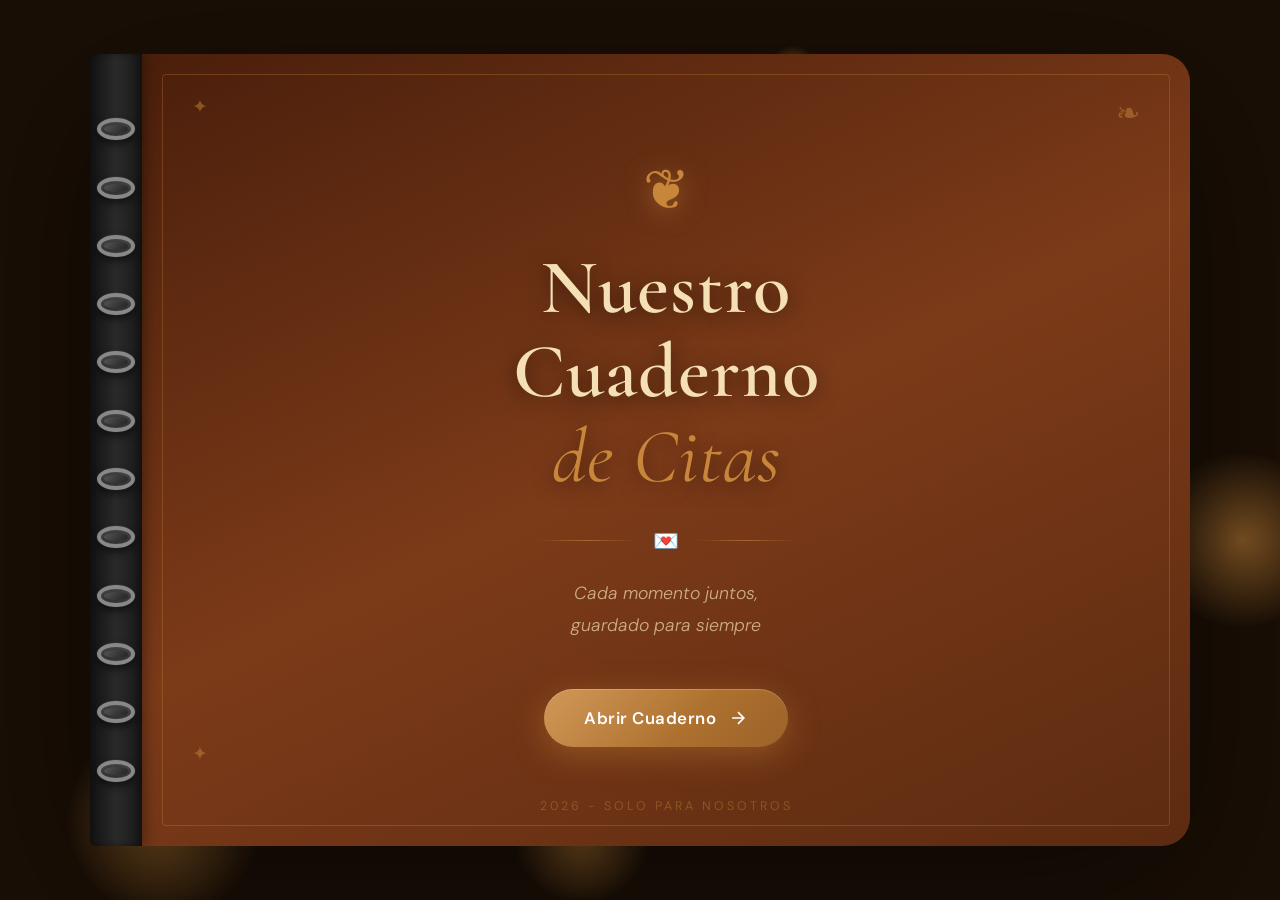
==== index.html @ 1d9f027c "feat: subir fotos al crear cita, orden cronologico y 40 citas predefinidas" ====
<!DOCTYPE html>
<html lang="es">

<head>
  <meta charset="UTF-8">
  <meta name="viewport" content="width=device-width, initial-scale=1.0">
  <title>Nuestro Cuaderno de Citas 💌</title>
  <link rel="preconnect" href="https://fonts.googleapis.com">
  <link
    href="https://fonts.googleapis.com/css2?family=Cormorant+Garamond:ital,wght@0,400;0,600;0,700;1,400;1,600&family=DM+Sans:wght@300;400;500;600&display=swap"
    rel="stylesheet">
  <link rel="stylesheet" href="css/style.css">
</head>

<body>

  <!-- Partículas de fondo -->
  <div class="particles" aria-hidden="true">
    <span></span><span></span><span></span><span></span><span></span>
    <span></span><span></span><span></span><span></span><span></span>
  </div>

  <!-- Wrapper del Cuaderno -->
  <div class="notebook-wrapper">
    <div class="notebook">

      <!-- Encuadernación de espiral -->
      <div class="notebook-spine">
        <div class="spine-ring"></div>
        <div class="spine-ring"></div>
        <div class="spine-ring"></div>
        <div class="spine-ring"></div>
        <div class="spine-ring"></div>
        <div class="spine-ring"></div>
        <div class="spine-ring"></div>
        <div class="spine-ring"></div>
        <div class="spine-ring"></div>
        <div class="spine-ring"></div>
        <div class="spine-ring"></div>
        <div class="spine-ring"></div>
      </div>

      <!-- PORTADA -->
      <div id="coverPage" class="cover-page">
        <div class="cover-decoration cover-deco-1">✦</div>
        <div class="cover-decoration cover-deco-2">❧</div>
        <div class="cover-decoration cover-deco-3">✦</div>
        <div class="cover-inner">
          <div class="cover-ornament">❦</div>
          <h1 class="cover-title">Nuestro<br>Cuaderno<br><em>de Citas</em></h1>
          <div class="cover-divider"><span></span><span>💌</span><span></span></div>
          <p class="cover-subtitle">Cada momento juntos,<br>guardado para siempre</p>
          <button id="openNotebookBtn" class="btn-open">
            <span>Abrir Cuaderno</span>
            <svg width="20" height="20" viewBox="0 0 24 24" fill="none" stroke="currentColor" stroke-width="2">
              <path d="M5 12h14M12 5l7 7-7 7" />
            </svg>
          </button>
        </div>
        <div class="cover-footer"> 2026 - Solo para nosotros</div>
      </div>

      <!-- PÁGINAS INTERNAS -->
      <div id="notebookPage" class="notebook-page hidden">

        <!-- Líneas decorativas del papel -->
        <div class="page-lines" aria-hidden="true"></div>

        <header class="inner-header">
          <div class="header-left">
            <span class="header-badge">📖 Recuerdos</span>
          </div>
          <button id="addCitaBtn" class="btn-add">
            <svg width="18" height="18" viewBox="0 0 24 24" fill="none" stroke="currentColor" stroke-width="2.5">
              <line x1="12" y1="5" x2="12" y2="19" />
              <line x1="5" y1="12" x2="19" y2="12" />
            </svg>
            Nueva cita
          </button>
        </header>

        <main id="board" class="board"></main>

        <div id="pagination" class="pagination hidden">
          <button id="prevPageBtn" class="btn-page">
            <svg width="16" height="16" viewBox="0 0 24 24" fill="none" stroke="currentColor" stroke-width="2">
              <path d="M19 12H5M12 19l-7-7 7-7" />
            </svg>
            Anterior
          </button>
          <span id="pageIndicator" class="page-indicator"></span>
          <button id="nextPageBtn" class="btn-page">
            Siguiente
            <svg width="16" height="16" viewBox="0 0 24 24" fill="none" stroke="currentColor" stroke-width="2">
              <path d="M5 12h14M12 5l7 7-7 7" />
            </svg>
          </button>
        </div>

        <div id="emptyState" class="empty-state">
          <div class="empty-icon">📝</div>
          <p>Aún no hay citas guardadas</p>
          <small>¡Añade vuestra primera aventura juntos! 💕</small>
        </div>

        <footer class="notebook-footer">
          <button id="closeNotebookBtn" class="btn-close-notebook">
            <svg width="18" height="18" viewBox="0 0 24 24" fill="none" stroke="currentColor" stroke-width="2">
              <path d="M19 12H5M12 19l-7-7 7-7" />
            </svg>
            Cerrar cuaderno
          </button>
        </footer>

      </div><!-- /notebook-page -->
    </div><!-- /notebook -->
  </div><!-- /notebook-wrapper -->

  <!-- MODAL: Nueva / Editar cita -->
  <div id="citaModal" class="modal hidden">
    <div class="modal-card">
      <button class="modal-close-btn" data-close="citaModal" aria-label="Cerrar">
        <svg width="20" height="20" viewBox="0 0 24 24" fill="none" stroke="currentColor" stroke-width="2.5">
          <line x1="18" y1="6" x2="6" y2="18" />
          <line x1="6" y1="6" x2="18" y2="18" />
        </svg>
      </button>
      <div class="modal-header">
        <span class="modal-icon">✍️</span>
        <h2 id="citaModalTitle">Nueva cita</h2>
      </div>
      <form id="citaForm">
        <div class="form-field">
          <label for="citaTitulo">Título de la cita</label>
          <input type="text" id="citaTitulo" placeholder="Ej: Cena bajo las estrellas" required>
        </div>
        <div class="form-row">
          <div class="form-field">
            <label for="citaFecha">Fecha</label>
            <input type="date" id="citaFecha" required>
          </div>
          <div class="form-field">
            <label for="citaLugar">Lugar</label>
            <input type="text" id="citaLugar" placeholder="Ej: El mirador">
          </div>
        </div>
        <div class="form-field">
          <label for="citaDescripcion">¿Cómo fue?</label>
          <textarea id="citaDescripcion" rows="3" placeholder="Escribe lo que sentiste, lo que pasó..."></textarea>
        </div>
        <div class="form-field">
          <label>Color de la tarjeta</label>
          <div class="color-picker" id="colorPicker">
            <span class="color-dot" data-color="#FFB5C8" style="background:#FFB5C8" title="Rosa"></span>
            <span class="color-dot" data-color="#B5D8FF" style="background:#B5D8FF" title="Azul"></span>
            <span class="color-dot" data-color="#FFE4B5" style="background:#FFE4B5" title="Miel"></span>
            <span class="color-dot" data-color="#B5FFD8" style="background:#B5FFD8" title="Menta"></span>
            <span class="color-dot" data-color="#D8B5FF" style="background:#D8B5FF" title="Lavanda"></span>
            <span class="color-dot" data-color="#FFD4B5" style="background:#FFD4B5" title="Durazno"></span>
          </div>
        </div>
        <div class="form-field">
          <label>Fotos (opcional)</label>
          <label for="modalPhotoInput" class="btn-upload-modal">
            <svg width="16" height="16" viewBox="0 0 24 24" fill="none" stroke="currentColor" stroke-width="2">
              <rect x="3" y="3" width="18" height="18" rx="2" />
              <circle cx="8.5" cy="8.5" r="1.5" />
              <polyline points="21 15 16 10 5 21" />
            </svg>
            Añadir fotos
          </label>
          <input type="file" id="modalPhotoInput" accept="image/*" multiple hidden>
          <div id="pendingPhotoPreview" class="pending-photo-preview"></div>
        </div>
        <div class="form-actions">
          <button type="button" class="btn-ghost" data-close="citaModal">Cancelar</button>
          <button type="submit" class="btn-save">Guardar cita ✓</button>
        </div>
      </form>
    </div>
  </div>

  <!-- MODAL: Detalle -->
  <div id="detailModal" class="modal hidden">
    <div class="modal-card detail-card">
      <button class="modal-close-btn" data-close="detailModal" aria-label="Cerrar">
        <svg width="20" height="20" viewBox="0 0 24 24" fill="none" stroke="currentColor" stroke-width="2.5">
          <line x1="18" y1="6" x2="6" y2="18" />
          <line x1="6" y1="6" x2="18" y2="18" />
        </svg>
      </button>
      <div class="detail-banner" id="detailBanner">
        <h2 id="detailTitulo"></h2>
        <div class="detail-meta">
          <span id="detailFecha"></span>
          <span id="detailLugar"></span>
        </div>
      </div>
      <div class="detail-body">
        <p id="detailDescripcion"></p>
        <label for="photoInput" class="btn-upload">
          <svg width="18" height="18" viewBox="0 0 24 24" fill="none" stroke="currentColor" stroke-width="2">
            <rect x="3" y="3" width="18" height="18" rx="2" />
            <circle cx="8.5" cy="8.5" r="1.5" />
            <polyline points="21 15 16 10 5 21" />
          </svg>
          Añadir fotos
        </label>
        <input type="file" id="photoInput" accept="image/*" multiple hidden>
        <div id="photoGallery" class="photo-gallery"></div>
        <p id="galleryEmpty" class="empty-gallery">Todavía no hay fotos en esta cita.</p>
        <div class="detail-actions">
          <button id="editCitaBtn" class="btn-outline">
            <svg width="16" height="16" viewBox="0 0 24 24" fill="none" stroke="currentColor" stroke-width="2">
              <path d="M11 4H4a2 2 0 0 0-2 2v14a2 2 0 0 0 2 2h14a2 2 0 0 0 2-2v-7" />
              <path d="M18.5 2.5a2.121 2.121 0 0 1 3 3L12 15l-4 1 1-4 9.5-9.5z" />
            </svg>
            Editar
          </button>
          <button id="deleteCitaBtn" class="btn-delete">
            <svg width="16" height="16" viewBox="0 0 24 24" fill="none" stroke="currentColor" stroke-width="2">
              <polyline points="3 6 5 6 21 6" />
              <path d="M19 6l-1 14H6L5 6" />
              <path d="M10 11v6M14 11v6" />
              <path d="M9 6V4h6v2" />
            </svg>
            Eliminar cita
          </button>
        </div>
      </div>
    </div>
  </div>

  <!-- LIGHTBOX -->
  <div id="lightbox" class="lightbox hidden">
    <div class="lightbox-overlay"></div>
    <button class="lightbox-ctrl lightbox-close" aria-label="Cerrar">
      <svg width="24" height="24" viewBox="0 0 24 24" fill="none" stroke="currentColor" stroke-width="2">
        <line x1="18" y1="6" x2="6" y2="18" />
        <line x1="6" y1="6" x2="18" y2="18" />
      </svg>
    </button>
    <button class="lightbox-ctrl lightbox-prev" aria-label="Anterior">
      <svg width="24" height="24" viewBox="0 0 24 24" fill="none" stroke="currentColor" stroke-width="2">
        <polyline points="15 18 9 12 15 6" />
      </svg>
    </button>
    <img id="lightboxImg" src="" alt="Foto de la cita">
<button id="lightboxDownload" class="lightbox-ctrl" title="Descargar foto original">⬇️</button>
    <button class="lightbox-ctrl lightbox-next" aria-label="Siguiente">
      <svg width="24" height="24" viewBox="0 0 24 24" fill="none" stroke="currentColor" stroke-width="2">
        <polyline points="9 18 15 12 9 6" />
      </svg>
    </button>
    <button id="lightboxDelete" class="lightbox-delete">🗑 Eliminar foto</button>
  </div>

  <script>
    document.getElementById("openNotebookBtn").addEventListener("click", () => {
      const cover = document.getElementById("coverPage");
      const page = document.getElementById("notebookPage");
      cover.style.animation = "coverFlip 0.6s ease forwards";
      setTimeout(() => {
        cover.classList.add("hidden");
        cover.style.animation = "";
        page.classList.remove("hidden");
        page.style.animation = "fadeSlideIn 0.5s ease forwards";
      }, 400);
    });

    document.getElementById("closeNotebookBtn").addEventListener("click", () => {
      const cover = document.getElementById("coverPage");
      const page = document.getElementById("notebookPage");
      page.style.animation = "fadeSlideOut 0.4s ease forwards";
      setTimeout(() => {
        page.classList.add("hidden");
        page.style.animation = "";
        cover.classList.remove("hidden");
        cover.style.animation = "coverOpen 0.5s ease forwards";
      }, 350);
    });
  </script>
  <script src="https://www.gstatic.com/firebasejs/10.9.0/firebase-app-compat.js"></script>
  <script src="https://www.gstatic.com/firebasejs/10.9.0/firebase-firestore-compat.js"></script>
  <script src="https://www.gstatic.com/firebasejs/10.9.0/firebase-storage-compat.js"></script>
  <script src="js/app.js"></script>
</body>

</html>
---- css/style.css ----
@import url('https://fonts.googleapis.com/css2?family=Cormorant+Garamond:ital,wght@0,400;0,600;0,700;1,400;1,600&family=DM+Sans:wght@300;400;500;600&display=swap');

/* ═══════════════════════════════════════
   TOKENS DE DISEÑO
═══════════════════════════════════════ */
:root {
  --amber:       #C8863A;
  --amber-dark:  #9B6228;
  --amber-glow:  rgba(200, 134, 58, 0.25);
  --amber-pale:  #FFF3E0;
  --cream:       #FDF8F0;
  --cream-deep:  #F5ECD9;
  --ink:         #1C1208;
  --ink-mid:     #4A3520;
  --ink-soft:    #8C7055;
  --white:       #FFFFFF;

  /* Cover colors */
  --cover-from:  #4A1E0A;
  --cover-to:    #7B3A18;

  --radius-card: 24px;
  --radius-pill: 100px;
  --shadow-card: 0 4px 24px rgba(28,18,8,0.10), 0 1px 4px rgba(28,18,8,0.06);
  --shadow-float: 0 20px 60px rgba(28,18,8,0.18);
  --transition: 0.3s cubic-bezier(0.25, 0.8, 0.25, 1);
}

/* ═══════════════════════════════════════
   RESET & BASE
═══════════════════════════════════════ */
*, *::before, *::after { box-sizing: border-box; margin: 0; padding: 0; }

html { scroll-behavior: smooth; }

body {
  font-family: 'DM Sans', sans-serif;
  background: #1a0f06;
  min-height: 100vh;
  overflow-x: hidden;
  display: flex;
  align-items: center;
  justify-content: center;
  padding: 20px;
}

/* ═══════════════════════════════════════
   PARTÍCULAS FLOTANTES DE FONDO
═══════════════════════════════════════ */
.particles {
  position: fixed;
  inset: 0;
  pointer-events: none;
  z-index: 0;
  overflow: hidden;
}
.particles span {
  position: absolute;
  display: block;
  border-radius: 50%;
  background: radial-gradient(circle, rgba(200,134,58,0.6), transparent 70%);
  animation: float-particle linear infinite;
  filter: blur(1px);
}
.particles span:nth-child(1)  { width:200px; height:200px; left:5%;   top:80%; animation-duration:18s; animation-delay:0s; }
.particles span:nth-child(2)  { width:120px; height:120px; left:20%;  top:10%; animation-duration:14s; animation-delay:2s; }
.particles span:nth-child(3)  { width:80px;  height:80px;  left:50%;  top:30%; animation-duration:22s; animation-delay:4s; }
.particles span:nth-child(4)  { width:160px; height:160px; left:70%;  top:70%; animation-duration:16s; animation-delay:1s; }
.particles span:nth-child(5)  { width:60px;  height:60px;  left:85%;  top:20%; animation-duration:12s; animation-delay:6s; }
.particles span:nth-child(6)  { width:100px; height:100px; left:10%;  top:50%; animation-duration:20s; animation-delay:3s; }
.particles span:nth-child(7)  { width:140px; height:140px; left:40%;  top:85%; animation-duration:15s; animation-delay:8s; }
.particles span:nth-child(8)  { width:50px;  height:50px;  left:60%;  top:5%;  animation-duration:10s; animation-delay:5s; }
.particles span:nth-child(9)  { width:90px;  height:90px;  left:30%;  top:60%; animation-duration:17s; animation-delay:7s; }
.particles span:nth-child(10) { width:180px; height:180px; left:90%;  top:50%; animation-duration:25s; animation-delay:9s; }

@keyframes float-particle {
  0%   { transform: translateY(0) scale(1); opacity: 0; }
  10%  { opacity: 1; }
  90%  { opacity: 0.6; }
  100% { transform: translateY(-120vh) scale(0.5); opacity: 0; }
}

/* ═══════════════════════════════════════
   NOTEBOOK WRAPPER
═══════════════════════════════════════ */
.notebook-wrapper {
  position: relative;
  z-index: 1;
  width: 100%;
  max-width: 1100px;
  min-height: 600px;
  filter: drop-shadow(0 40px 80px rgba(0,0,0,0.5));
}

/* ═══════════════════════════════════════
   NOTEBOOK STRUCTURE
═══════════════════════════════════════ */
.notebook {
  display: flex;
  min-height: 88vh;
  border-radius: 6px 28px 28px 6px;
  overflow: hidden;
  position: relative;
}

/* ═══════════════════════════════════════
   ESPIRAL BINDING
═══════════════════════════════════════ */
.notebook-spine {
  width: 52px;
  background: linear-gradient(to right, #111, #2a2a2a, #1a1a1a);
  display: flex;
  flex-direction: column;
  align-items: center;
  justify-content: space-evenly;
  padding: 28px 0;
  flex-shrink: 0;
  position: relative;
  z-index: 5;
  box-shadow: inset -4px 0 8px rgba(0,0,0,0.4), 4px 0 12px rgba(0,0,0,0.3);
}

.spine-ring {
  width: 38px;
  height: 22px;
  border: 4px solid #888;
  border-radius: 50%;
  background: #333;
  box-shadow: 
    inset 0 2px 4px rgba(255,255,255,0.1),
    0 4px 8px rgba(0,0,0,0.6),
    0 0 0 1px rgba(255,255,255,0.05);
  position: relative;
}
.spine-ring::after {
  content: '';
  position: absolute;
  inset: 3px;
  border-radius: 50%;
  background: linear-gradient(135deg, #555 0%, #222 100%);
}

/* ═══════════════════════════════════════
   PORTADA
═══════════════════════════════════════ */
.cover-page {
  flex: 1;
  position: relative;
  display: flex;
  flex-direction: column;
  align-items: center;
  justify-content: center;
  padding: 60px 40px;
  background: linear-gradient(155deg, var(--cover-from) 0%, var(--cover-to) 50%, #5C2A10 100%);
  overflow: hidden;
}

/* Textura de cuero */
.cover-page::before {
  content: '';
  position: absolute;
  inset: 0;
  background-image: 
    url("data:image/svg+xml,%3Csvg xmlns='http://www.w3.org/2000/svg' width='4' height='4'%3E%3Crect width='4' height='4' fill='none'/%3E%3Ccircle cx='1' cy='1' r='0.5' fill='rgba(255,255,255,0.04)'/%3E%3Ccircle cx='3' cy='3' r='0.5' fill='rgba(255,255,255,0.04)'/%3E%3C/svg%3E");
  opacity: 0.8;
}

/* Orlas decorativas de esquinas */
.cover-page::after {
  content: '';
  position: absolute;
  inset: 20px;
  border: 1px solid rgba(200,134,58,0.3);
  border-radius: 4px;
  pointer-events: none;
}

.cover-decoration {
  position: absolute;
  color: rgba(200,134,58,0.5);
  font-size: 2.5rem;
  pointer-events: none;
  animation: pulse-deco 4s ease-in-out infinite;
}
.cover-deco-1 { top: 40px; left: 50px; animation-delay: 0s; font-size: 1.2rem; }
.cover-deco-2 { top: 40px; right: 50px; animation-delay: 1s; font-size: 1.8rem; }
.cover-deco-3 { bottom: 80px; left: 50px; animation-delay: 2s; font-size: 1.2rem; }

@keyframes pulse-deco {
  0%, 100% { opacity: 0.4; transform: scale(1); }
  50%       { opacity: 0.8; transform: scale(1.1); }
}

.cover-inner {
  position: relative;
  z-index: 2;
  text-align: center;
  max-width: 500px;
}

.cover-ornament {
  font-size: 3.5rem;
  margin-bottom: 20px;
  display: block;
  color: var(--amber);
  filter: drop-shadow(0 4px 12px rgba(200,134,58,0.5));
  animation: sway 6s ease-in-out infinite;
}
@keyframes sway {
  0%, 100% { transform: rotate(-3deg); }
  50%       { transform: rotate(3deg); }
}

.cover-title {
  font-family: 'Cormorant Garamond', serif;
  font-size: clamp(2.8rem, 6vw, 5rem);
  font-weight: 600;
  line-height: 1.1;
  color: #F5DFB5;
  text-shadow: 0 4px 20px rgba(0,0,0,0.5);
  margin-bottom: 28px;
  letter-spacing: 1px;
}
.cover-title em {
  font-style: italic;
  color: var(--amber);
  font-weight: 400;
}

.cover-divider {
  display: flex;
  align-items: center;
  gap: 16px;
  margin: 24px auto;
  max-width: 260px;
}
.cover-divider span:first-child,
.cover-divider span:last-child {
  flex: 1;
  height: 1px;
  background: linear-gradient(to right, transparent, rgba(200,134,58,0.6), transparent);
}
.cover-divider span:nth-child(2) {
  font-size: 1.3rem;
}

.cover-subtitle {
  font-size: 1.1rem;
  color: rgba(245,223,181,0.7);
  font-weight: 300;
  line-height: 1.8;
  margin-bottom: 48px;
  font-style: italic;
}

.btn-open {
  display: inline-flex;
  align-items: center;
  gap: 12px;
  background: linear-gradient(135deg, var(--amber) 0%, var(--amber-dark) 100%);
  color: white;
  border: none;
  padding: 18px 40px;
  border-radius: var(--radius-pill);
  font-family: 'DM Sans', sans-serif;
  font-size: 1.05rem;
  font-weight: 600;
  cursor: pointer;
  letter-spacing: 0.5px;
  box-shadow: 0 8px 32px rgba(200,134,58,0.4), inset 0 1px 0 rgba(255,255,255,0.2);
  transition: var(--transition);
  position: relative;
  overflow: hidden;
}
.btn-open::before {
  content: '';
  position: absolute;
  inset: 0;
  background: linear-gradient(135deg, rgba(255,255,255,0.15) 0%, transparent 60%);
  border-radius: inherit;
}
.btn-open:hover {
  transform: translateY(-4px);
  box-shadow: 0 16px 48px rgba(200,134,58,0.5), inset 0 1px 0 rgba(255,255,255,0.2);
}
.btn-open svg { transition: transform var(--transition); }
.btn-open:hover svg { transform: translateX(4px); }

.cover-footer {
  position: absolute;
  bottom: 32px;
  font-size: 0.78rem;
  color: rgba(200,134,58,0.4);
  letter-spacing: 3px;
  text-transform: uppercase;
  z-index: 2;
}

/* ═══════════════════════════════════════
   PÁGINAS INTERNAS
═══════════════════════════════════════ */
.notebook-page {
  flex: 1;
  background: var(--cream);
  display: flex;
  flex-direction: column;
  position: relative;
  overflow: hidden;
  border-radius: 0 28px 28px 0;
}

/* Líneas de cuaderno */
.page-lines {
  position: absolute;
  inset: 0;
  background-image: repeating-linear-gradient(
    transparent 0px,
    transparent 39px,
    rgba(200,134,58,0.08) 39px,
    rgba(200,134,58,0.08) 40px
  );
  background-position: 0 72px;
  pointer-events: none;
  z-index: 0;
}

.hidden { display: none !important; }

/* Header interior */
.inner-header {
  display: flex;
  align-items: center;
  justify-content: space-between;
  padding: 28px 36px;
  position: relative;
  z-index: 2;
  border-bottom: 2px solid var(--cream-deep);
}

.header-badge {
  background: var(--cream-deep);
  color: var(--amber-dark);
  font-size: 0.85rem;
  font-weight: 600;
  padding: 8px 16px;
  border-radius: var(--radius-pill);
  letter-spacing: 0.5px;
}

/* Botón añadir */
.btn-add {
  display: inline-flex;
  align-items: center;
  gap: 10px;
  background: linear-gradient(135deg, var(--amber) 0%, var(--amber-dark) 100%);
  color: white;
  border: none;
  padding: 14px 26px;
  border-radius: var(--radius-pill);
  font-family: 'DM Sans', sans-serif;
  font-size: 0.95rem;
  font-weight: 600;
  cursor: pointer;
  box-shadow: 0 6px 20px var(--amber-glow);
  transition: var(--transition);
}
.btn-add:hover {
  transform: translateY(-3px);
  box-shadow: 0 12px 30px rgba(200,134,58,0.45);
}
.btn-add svg { transition: transform var(--transition); }
.btn-add:hover svg { transform: rotate(90deg); }

/* ═══════════════════════════════════════
   BOARD (GRID DE CITAS)
═══════════════════════════════════════ */
.board {
  flex: 1;
  column-count: 2;
  column-gap: 24px;
  padding: 32px 36px;
  position: relative;
  z-index: 1;
}

/* ═══════════════════════════════════════
   TARJETAS DE CITAS
═══════════════════════════════════════ */
.cita-card {
  break-inside: avoid;
  margin-bottom: 24px;
  border-radius: var(--radius-card);
  background: var(--white);
  overflow: hidden;
  cursor: pointer;
  transition: transform 0.4s cubic-bezier(0.175, 0.885, 0.32, 1.275),
              box-shadow 0.4s ease;
  box-shadow: var(--shadow-card);
  border: 1px solid rgba(200,134,58,0.1);
  position: relative;
}
.cita-card::before {
  content: '';
  position: absolute;
  inset: 0;
  border-radius: inherit;
  background: linear-gradient(135deg, rgba(255,255,255,0.6) 0%, transparent 60%);
  opacity: 0;
  transition: opacity var(--transition);
  z-index: 1;
  pointer-events: none;
}
.cita-card:hover {
  transform: translateY(-10px) rotate(-0.5deg);
  box-shadow: 0 24px 48px rgba(28,18,8,0.16), 0 8px 16px rgba(200,134,58,0.15);
}
.cita-card:hover::before { opacity: 1; }

/* Portada de la tarjeta */
.cita-cover {
  height: 180px;
  display: flex;
  align-items: center;
  justify-content: center;
  position: relative;
  overflow: hidden;
}
.cita-cover .cita-cover-img {
  position: absolute;
  inset: 0;
  object-fit: cover;
  width: 100%;
  height: 100%;
  transition: transform 0.5s ease;
}
.cita-card:hover .cita-cover-img { transform: scale(1.08); }
.cover-icon { font-size: 3rem; filter: drop-shadow(0 2px 8px rgba(0,0,0,0.15)); }
.cita-photo-count {
  position: absolute;
  top: 14px;
  right: 14px;
  background: rgba(0,0,0,0.55);
  backdrop-filter: blur(6px);
  color: white;
  font-size: 0.72rem;
  font-weight: 600;
  padding: 5px 12px;
  border-radius: var(--radius-pill);
  letter-spacing: 0.5px;
  z-index: 2;
}

/* Info de la tarjeta */
.cita-info { padding: 20px 22px 22px; }
.cita-fecha {
  display: block;
  font-size: 0.7rem;
  font-weight: 700;
  color: var(--amber);
  text-transform: uppercase;
  letter-spacing: 2px;
  margin-bottom: 6px;
}
.cita-info h3 {
  font-family: 'Cormorant Garamond', serif;
  font-size: 1.55rem;
  font-weight: 600;
  color: var(--ink);
  line-height: 1.25;
  margin-bottom: 8px;
}
.cita-lugar {
  font-size: 0.85rem;
  color: var(--ink-soft);
  display: flex;
  align-items: center;
  gap: 5px;
}

/* ═══════════════════════════════════════
   EMPTY STATE
═══════════════════════════════════════ */
.empty-state {
  text-align: center;
  padding: 80px 30px;
  color: var(--ink-soft);
  position: relative;
  z-index: 1;
}
.empty-icon { font-size: 3.5rem; margin-bottom: 16px; display: block; }
.empty-state p { font-size: 1.2rem; font-weight: 500; margin-bottom: 8px; color: var(--ink-mid); }
.empty-state small { font-size: 0.95rem; opacity: 0.7; }

/* ═══════════════════════════════════════
   PAGINACIÓN
═══════════════════════════════════════ */
.pagination {
  display: flex;
  align-items: center;
  justify-content: center;
  gap: 20px;
  padding: 24px 36px;
  border-top: 2px solid var(--cream-deep);
  position: relative;
  z-index: 2;
}
.btn-page {
  display: inline-flex;
  align-items: center;
  gap: 8px;
  background: var(--white);
  color: var(--ink-mid);
  border: 1.5px solid var(--cream-deep);
  padding: 10px 22px;
  border-radius: var(--radius-pill);
  font-family: 'DM Sans', sans-serif;
  font-weight: 500;
  font-size: 0.9rem;
  cursor: pointer;
  transition: var(--transition);
}
.btn-page:hover:not(:disabled) {
  border-color: var(--amber);
  color: var(--amber);
  box-shadow: 0 4px 12px var(--amber-glow);
}
.btn-page:disabled { opacity: 0.4; cursor: not-allowed; }
.page-indicator {
  font-size: 0.9rem;
  font-weight: 600;
  color: var(--ink-soft);
  min-width: 100px;
  text-align: center;
}

/* ═══════════════════════════════════════
   MODALES
═══════════════════════════════════════ */
.modal {
  position: fixed;
  inset: 0;
  z-index: 200;
  display: flex;
  align-items: center;
  justify-content: center;
  padding: 20px;
  background: rgba(15, 8, 2, 0.75);
  backdrop-filter: blur(12px);
  -webkit-backdrop-filter: blur(12px);
  animation: modal-in 0.3s ease;
}
.modal.hidden { display: none; }

@keyframes modal-in {
  from { opacity: 0; }
  to   { opacity: 1; }
}

.modal-card {
  background: var(--cream);
  border-radius: 28px;
  width: 100%;
  max-width: 540px;
  max-height: 92vh;
  overflow-y: auto;
  position: relative;
  box-shadow: 0 32px 80px rgba(0,0,0,0.35), 0 0 0 1px rgba(200,134,58,0.15);
  animation: card-in 0.4s cubic-bezier(0.175, 0.885, 0.32, 1.275);
}
@keyframes card-in {
  from { transform: scale(0.9) translateY(20px); opacity: 0; }
  to   { transform: scale(1) translateY(0); opacity: 1; }
}

.modal-close-btn {
  position: absolute;
  top: 20px;
  right: 20px;
  width: 38px;
  height: 38px;
  border-radius: 50%;
  background: var(--cream-deep);
  border: none;
  cursor: pointer;
  display: flex;
  align-items: center;
  justify-content: center;
  color: var(--ink-mid);
  transition: var(--transition);
  z-index: 10;
}
.modal-close-btn:hover {
  background: var(--amber);
  color: white;
  transform: rotate(90deg);
}

.modal-header {
  padding: 36px 36px 0;
  margin-bottom: 28px;
}
.modal-icon { font-size: 2rem; display: block; margin-bottom: 10px; }
.modal-header h2 {
  font-family: 'Cormorant Garamond', serif;
  font-size: 2.4rem;
  color: var(--ink);
  font-weight: 700;
}

/* Formulario */
.modal-card form { padding: 0 36px 36px; }

.form-field { margin-bottom: 22px; }
.form-row { display: grid; grid-template-columns: 1fr 1fr; gap: 16px; }
.form-field label {
  display: block;
  font-size: 0.82rem;
  font-weight: 600;
  color: var(--ink-soft);
  text-transform: uppercase;
  letter-spacing: 1px;
  margin-bottom: 8px;
}
.form-field input,
.form-field textarea {
  width: 100%;
  padding: 14px 16px;
  background: var(--white);
  border: 1.5px solid #E8DDD1;
  border-radius: 14px;
  font-family: 'DM Sans', sans-serif;
  font-size: 0.97rem;
  color: var(--ink);
  transition: var(--transition);
  resize: vertical;
}
.form-field input:focus,
.form-field textarea:focus {
  outline: none;
  border-color: var(--amber);
  box-shadow: 0 0 0 4px rgba(200,134,58,0.12);
}

/* Color picker */
.color-picker {
  display: flex;
  gap: 12px;
  flex-wrap: wrap;
  margin-top: 4px;
}
.color-dot {
  width: 36px;
  height: 36px;
  border-radius: 50%;
  cursor: pointer;
  border: 3px solid transparent;
  transition: var(--transition);
  box-shadow: 0 3px 10px rgba(0,0,0,0.15);
}
.color-dot:hover { transform: scale(1.2); }
.color-dot.selected {
  border-color: var(--ink);
  transform: scale(1.2);
  box-shadow: 0 4px 14px rgba(0,0,0,0.2);
}

.form-actions {
  display: flex;
  gap: 12px;
  justify-content: flex-end;
  margin-top: 32px;
  padding-top: 24px;
  border-top: 1.5px solid var(--cream-deep);
}

.btn-ghost {
  background: transparent;
  border: 1.5px solid var(--cream-deep);
  color: var(--ink-soft);
  padding: 13px 24px;
  border-radius: var(--radius-pill);
  font-family: 'DM Sans', sans-serif;
  font-weight: 500;
  cursor: pointer;
  transition: var(--transition);
}
.btn-ghost:hover { border-color: var(--amber); color: var(--amber); }

.btn-save {
  background: linear-gradient(135deg, var(--amber) 0%, var(--amber-dark) 100%);
  color: white;
  border: none;
  padding: 13px 28px;
  border-radius: var(--radius-pill);
  font-family: 'DM Sans', sans-serif;
  font-weight: 600;
  cursor: pointer;
  box-shadow: 0 6px 18px var(--amber-glow);
  transition: var(--transition);
  font-size: 0.97rem;
}
.btn-save:hover {
  transform: translateY(-2px);
  box-shadow: 0 10px 24px rgba(200,134,58,0.4);
}

/* ═══════════════════════════════════════
   MODAL DE DETALLE
═══════════════════════════════════════ */
.detail-card { max-width: 680px; padding: 0 0 36px; }

.detail-banner {
  padding: 48px 40px 32px;
  background: linear-gradient(135deg, var(--amber-dark) 0%, #7B3A18 100%);
  border-radius: 28px 28px 0 0;
  color: white;
  position: relative;
  overflow: hidden;
}
.detail-banner::before {
  content: '❦';
  position: absolute;
  right: 30px;
  top: 20px;
  font-size: 5rem;
  opacity: 0.1;
  color: white;
}
.detail-banner h2 {
  font-family: 'Cormorant Garamond', serif;
  font-size: 2.4rem;
  font-weight: 700;
  margin-bottom: 12px;
  color: #FDE9C4;
}
.detail-meta {
  display: flex;
  flex-wrap: wrap;
  gap: 12px;
  font-size: 0.85rem;
  font-weight: 500;
  color: rgba(253,233,196,0.75);
}

.detail-body { padding: 32px 40px 0; }
#detailDescripcion {
  font-size: 1.05rem;
  line-height: 1.75;
  color: var(--ink-mid);
  margin-bottom: 28px;
  font-style: italic;
}

.btn-upload {
  display: inline-flex;
  align-items: center;
  gap: 10px;
  background: var(--amber-pale);
  color: var(--amber-dark);
  border: 2px dashed rgba(200,134,58,0.4);
  padding: 14px 24px;
  border-radius: 16px;
  cursor: pointer;
  font-family: 'DM Sans', sans-serif;
  font-weight: 600;
  font-size: 0.92rem;
  transition: var(--transition);
  width: 100%;
  justify-content: center;
  margin-bottom: 20px;
}
.btn-upload:hover {
  background: rgba(200,134,58,0.15);
  border-color: var(--amber);
}

.photo-gallery {
  column-count: 3;
  column-gap: 12px;
  margin-bottom: 10px;
}
.photo-item {
  break-inside: avoid;
  margin-bottom: 12px;
  border-radius: 16px;
  overflow: hidden;
  cursor: zoom-in;
  box-shadow: 0 4px 16px rgba(0,0,0,0.1);
}
.photo-item img {
  width: 100%;
  display: block;
  transition: transform 0.4s ease;
}
.photo-item:hover img { transform: scale(1.06); }

.empty-gallery {
  text-align: center;
  font-size: 0.9rem;
  color: var(--ink-soft);
  opacity: 0.7;
  padding: 10px 0 20px;
}

.detail-actions {
  display: flex;
  gap: 12px;
  margin-top: 32px;
  padding-top: 24px;
  border-top: 1.5px solid var(--cream-deep);
}

.btn-outline {
  display: inline-flex;
  align-items: center;
  gap: 8px;
  background: transparent;
  border: 1.5px solid var(--cream-deep);
  color: var(--ink-mid);
  padding: 12px 22px;
  border-radius: var(--radius-pill);
  font-family: 'DM Sans', sans-serif;
  font-weight: 500;
  cursor: pointer;
  transition: var(--transition);
}
.btn-outline:hover { border-color: var(--amber); color: var(--amber); }

.btn-delete {
  display: inline-flex;
  align-items: center;
  gap: 8px;
  background: rgba(200,40,40,0.06);
  border: 1.5px solid rgba(200,40,40,0.15);
  color: #C82828;
  padding: 12px 22px;
  border-radius: var(--radius-pill);
  font-family: 'DM Sans', sans-serif;
  font-weight: 500;
  cursor: pointer;
  transition: var(--transition);
  margin-left: auto;
}
.btn-delete:hover {
  background: rgba(200,40,40,0.12);
  border-color: rgba(200,40,40,0.4);
}

/* ═══════════════════════════════════════
   LIGHTBOX
═══════════════════════════════════════ */
.lightbox {
  position: fixed;
  inset: 0;
  z-index: 500;
  display: flex;
  align-items: center;
  justify-content: center;
  flex-direction: column;
  gap: 20px;
  animation: modal-in 0.2s ease;
}
.lightbox.hidden { display: none; }

.lightbox-overlay {
  position: absolute;
  inset: 0;
  background: rgba(5,3,1,0.95);
  backdrop-filter: blur(4px);
}

.lightbox img {
  position: relative;
  z-index: 2;
  max-width: min(90vw, 900px);
  max-height: 78vh;
  border-radius: 16px;
  box-shadow: 0 30px 80px rgba(0,0,0,0.6);
  animation: card-in 0.35s ease;
}

.lightbox-ctrl {
  position: absolute;
  z-index: 10;
  background: rgba(255,255,255,0.1);
  border: 1px solid rgba(255,255,255,0.15);
  color: white;
  width: 52px;
  height: 52px;
  border-radius: 50%;
  display: flex;
  align-items: center;
  justify-content: center;
  cursor: pointer;
  backdrop-filter: blur(8px);
  transition: var(--transition);
}
.lightbox-ctrl:hover { background: rgba(255,255,255,0.2); transform: scale(1.1); }
.lightbox-close { top: 24px; right: 24px; }
.lightbox-prev  { left: 24px; top: 50%; transform: translateY(-50%); }
.lightbox-prev:hover  { transform: translateY(-50%) scale(1.1); }
.lightbox-next  { right: 24px; top: 50%; transform: translateY(-50%); }
.lightbox-next:hover  { transform: translateY(-50%) scale(1.1); }

.lightbox-delete {
  position: relative;
  z-index: 2;
  background: rgba(200,40,40,0.8);
  border: none;
  color: white;
  padding: 10px 24px;
  border-radius: var(--radius-pill);
  font-family: 'DM Sans', sans-serif;
  font-weight: 500;
  cursor: pointer;
  transition: var(--transition);
}
.lightbox-delete:hover { background: rgba(200,40,40,1); transform: scale(1.05); }

/* ═══════════════════════════════════════
   FOOTER DEL CUADERNO
═══════════════════════════════════════ */
.notebook-footer {
  padding: 28px 36px 36px;
  display: flex;
  justify-content: center;
  position: relative;
  z-index: 2;
}

.btn-close-notebook {
  display: inline-flex;
  align-items: center;
  gap: 10px;
  background: transparent;
  border: 1.5px solid rgba(200,134,58,0.3);
  color: var(--ink-soft);
  padding: 12px 28px;
  border-radius: var(--radius-pill);
  font-family: 'DM Sans', sans-serif;
  font-size: 0.9rem;
  font-weight: 500;
  cursor: pointer;
  transition: var(--transition);
  letter-spacing: 0.5px;
}
.btn-close-notebook:hover {
  border-color: var(--amber);
  color: var(--amber-dark);
  background: var(--amber-pale);
  transform: translateX(-4px);
}
.btn-close-notebook svg {
  transition: transform var(--transition);
}
.btn-close-notebook:hover svg {
  transform: translateX(-5px);
}

/* ═══════════════════════════════════════
   ANIMACIONES DE TRANSICIÓN DE PORTADA
═══════════════════════════════════════ */
@keyframes coverFlip {
  to { transform: perspective(1200px) rotateY(-90deg) scale(0.8); opacity: 0; }
}
@keyframes coverOpen {
  from { transform: perspective(1200px) rotateY(-90deg) scale(0.8); opacity: 0; }
  to   { transform: perspective(1200px) rotateY(0deg) scale(1); opacity: 1; }
}
@keyframes fadeSlideIn {
  from { opacity: 0; transform: translateX(30px); }
  to   { opacity: 1; transform: translateX(0); }
}
@keyframes fadeSlideOut {
  from { opacity: 1; transform: translateX(0); }
  to   { opacity: 0; transform: translateX(30px); }
}

/* ═══════════════════════════════════════
   RESPONSIVE
═══════════════════════════════════════ */
@media (max-width: 900px) {
  .board { column-count: 1; padding: 20px 24px; }
  .photo-gallery { column-count: 2; }
}

@media (max-width: 680px) {
  body { padding: 10px; align-items: flex-start; }
  .notebook { min-height: 95vh; }
  .notebook-spine { width: 32px; padding: 16px 0; }
  .spine-ring { width: 24px; height: 16px; border-width: 3px; }
  .cover-page { padding: 40px 24px 60px; }
  .cover-title { font-size: 2.8rem; }
  .inner-header { padding: 20px; flex-wrap: wrap; gap: 10px; }
  .board { padding: 20px; }
  .modal-card { border-radius: 20px; }
  .form-row { grid-template-columns: 1fr; }
  .detail-banner { padding: 36px 28px 24px; }
  .detail-body { padding: 24px 24px 0; }
  .detail-actions { flex-wrap: wrap; }
  .btn-delete { margin-left: 0; width: 100%; justify-content: center; }
  .photo-gallery { column-count: 2; }
  .lightbox-prev { left: 10px; }
  .lightbox-next { right: 10px; }
}

/* ═══════════════════════════════════════
   BOTÓN SUBIR FOTOS EN MODAL CREAR/EDITAR
═══════════════════════════════════════ */
.btn-upload-modal {
  display: inline-flex;
  align-items: center;
  gap: 8px;
  padding: 9px 18px;
  background: var(--cream-deep);
  border: 1.5px dashed var(--amber);
  border-radius: 10px;
  color: var(--amber-dark);
  font-family: 'DM Sans', sans-serif;
  font-size: 0.85rem;
  font-weight: 500;
  cursor: pointer;
  transition: var(--transition);
  margin-top: 4px;
}
.btn-upload-modal:hover {
  background: var(--amber-glow);
  border-color: var(--amber-dark);
  color: var(--ink-mid);
}
.btn-upload-modal svg {
  flex-shrink: 0;
  opacity: 0.8;
}

/* Tira de previsualización de fotos pendientes */
.pending-photo-preview {
  display: none;
  flex-wrap: wrap;
  gap: 10px;
  margin-top: 10px;
}
.pending-photo-item {
  position: relative;
  width: 72px;
  height: 72px;
  border-radius: 10px;
  overflow: hidden;
  box-shadow: 0 2px 8px rgba(28,18,8,0.15);
  flex-shrink: 0;
}
.pending-photo-item img {
  width: 100%;
  height: 100%;
  object-fit: cover;
  display: block;
}
.pending-photo-remove {
  position: absolute;
  top: 3px;
  right: 3px;
  width: 20px;
  height: 20px;
  border-radius: 50%;
  background: rgba(28,18,8,0.7);
  color: #fff;
  border: none;
  font-size: 10px;
  line-height: 1;
  cursor: pointer;
  display: flex;
  align-items: center;
  justify-content: center;
  transition: background 0.2s;
}
.pending-photo-remove:hover {
  background: #c0392b;
}
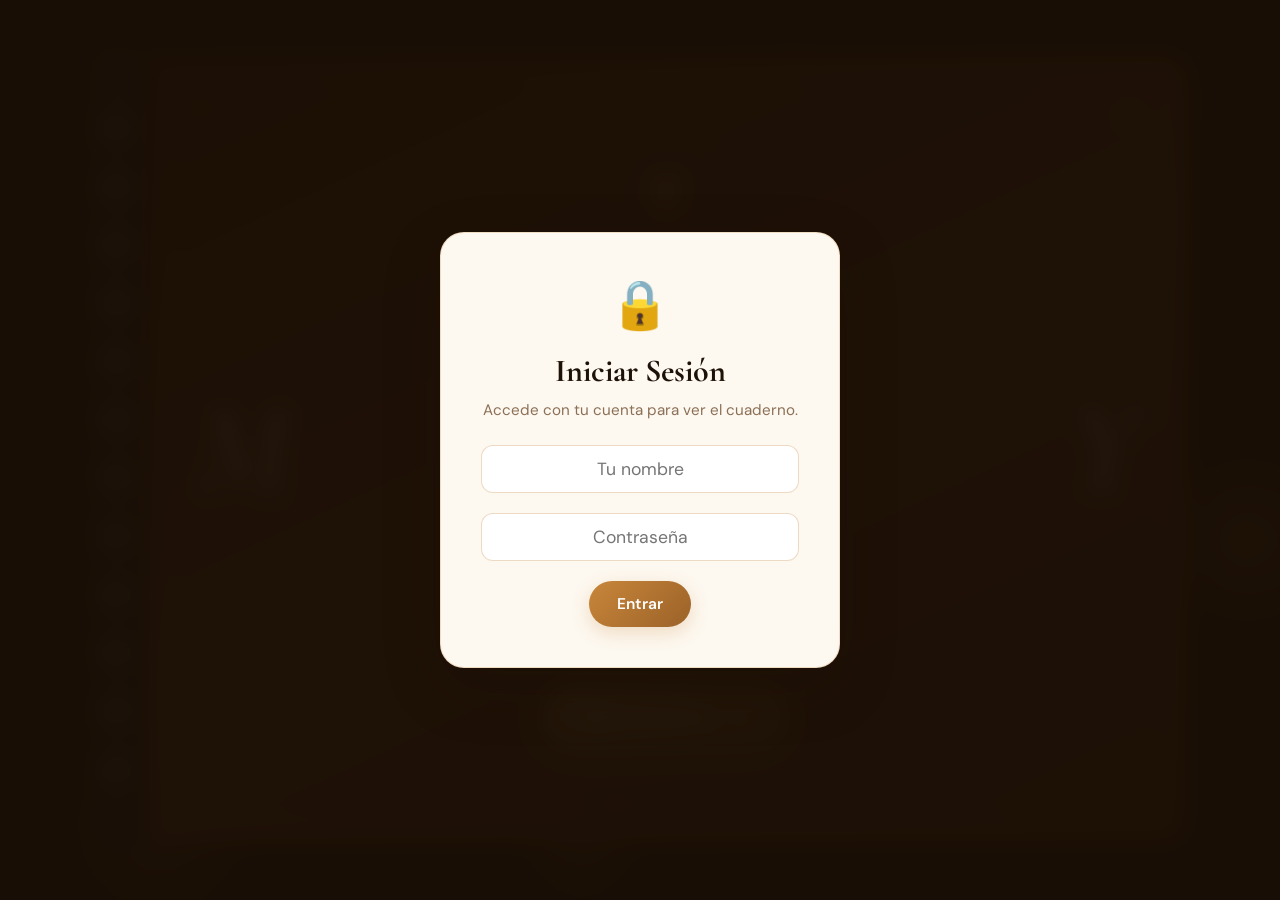
==== commit 8271f7fb: "feat: login Firebase Auth, estrellas M&Y, iniciales portada, pantalla completa fotos" ====
--- a/index.html
+++ b/index.html
@@ -5,6 +5,8 @@
   <meta charset="UTF-8">
   <meta name="viewport" content="width=device-width, initial-scale=1.0">
   <title>Nuestro Cuaderno de Citas 💌</title>
+  <link rel="icon"
+    href="data:image/svg+xml,<svg xmlns=%22http://www.w3.org/2000/svg%22 viewBox=%220 0 100 100%22><text y=%22.9em%22 font-size=%2290%22>💌</text></svg>">
   <link rel="preconnect" href="https://fonts.googleapis.com">
   <link
     href="https://fonts.googleapis.com/css2?family=Cormorant+Garamond:ital,wght@0,400;0,600;0,700;1,400;1,600&family=DM+Sans:wght@300;400;500;600&display=swap"
@@ -14,6 +16,19 @@
 
 <body>
 
+  <!-- Overlay de Seguridad -->
+  <div id="loginOverlay" class="login-overlay">
+    <div class="login-card">
+      <div class="login-icon">🔒</div>
+      <h2>Iniciar Sesión</h2>
+      <p>Accede con tu cuenta para ver el cuaderno.</p>
+      <input type="text" id="loginUser" placeholder="Tu nombre" />
+      <input type="password" id="loginPassword" placeholder="Contraseña" />
+      <button id="loginBtn" class="btn-save">Entrar</button>
+      <p id="loginError" class="login-error hidden">Credenciales incorrectas</p>
+    </div>
+  </div>
+
   <!-- Partículas de fondo -->
   <div class="particles" aria-hidden="true">
     <span></span><span></span><span></span><span></span><span></span>
@@ -45,6 +60,10 @@
         <div class="cover-decoration cover-deco-1">✦</div>
         <div class="cover-decoration cover-deco-2">❧</div>
         <div class="cover-decoration cover-deco-3">✦</div>
+
+        <div class="cover-initial-left">M</div>
+        <div class="cover-initial-right">Y</div>
+
         <div class="cover-inner">
           <div class="cover-ornament">❦</div>
           <h1 class="cover-title">Nuestro<br>Cuaderno<br><em>de Citas</em></h1>
@@ -69,6 +88,8 @@
         <header class="inner-header">
           <div class="header-left">
             <span class="header-badge">📖 Recuerdos</span>
+            <button id="logoutBtn" class="btn-ghost"
+              style="margin-left:10px; font-size:0.8rem; padding: 6px 12px; border: 1px solid rgba(200, 134, 58, 0.3);">Salir</button>
           </div>
           <button id="addCitaBtn" class="btn-add">
             <svg width="18" height="18" viewBox="0 0 24 24" fill="none" stroke="currentColor" stroke-width="2.5">
@@ -104,6 +125,7 @@
         </div>
 
         <footer class="notebook-footer">
+          <div class="footer-initials">~ M & Y ~</div>
           <button id="closeNotebookBtn" class="btn-close-notebook">
             <svg width="18" height="18" viewBox="0 0 24 24" fill="none" stroke="currentColor" stroke-width="2">
               <path d="M19 12H5M12 19l-7-7 7-7" />
@@ -148,6 +170,24 @@
           <label for="citaDescripcion">¿Cómo fue?</label>
           <textarea id="citaDescripcion" rows="3" placeholder="Escribe lo que sentiste, lo que pasó..."></textarea>
         </div>
+
+        <div class="form-row">
+          <div class="form-field">
+            <label>Estrellas (Manuel)</label>
+            <div class="rating-control">
+              <input type="range" id="citaStarsManuel" min="0" max="5" step="0.5" value="0">
+              <span id="valStarsManuel" class="rating-value">0.0 ⭐</span>
+            </div>
+          </div>
+          <div class="form-field">
+            <label>Estrellas (Yen)</label>
+            <div class="rating-control">
+              <input type="range" id="citaStarsYen" min="0" max="5" step="0.5" value="0">
+              <span id="valStarsYen" class="rating-value">0.0 ⭐</span>
+            </div>
+          </div>
+        </div>
+
         <div class="form-field">
           <label>Color de la tarjeta</label>
           <div class="color-picker" id="colorPicker">
@@ -197,6 +237,19 @@
         </div>
       </div>
       <div class="detail-body">
+
+        <!-- Contenedor de las valoraciones de estrellas -->
+        <div class="detail-ratings" id="detailRatings">
+          <div class="rating-pill">
+            <span class="rating-name">Manuel</span>
+            <span class="rating-stars" id="detailStarsManuel"></span>
+          </div>
+          <div class="rating-pill">
+            <span class="rating-name">Yen</span>
+            <span class="rating-stars" id="detailStarsYen"></span>
+          </div>
+        </div>
+
         <p id="detailDescripcion"></p>
         <label for="photoInput" class="btn-upload">
           <svg width="18" height="18" viewBox="0 0 24 24" fill="none" stroke="currentColor" stroke-width="2">
@@ -227,6 +280,48 @@
             Eliminar cita
           </button>
         </div>
+      </div>
+    </div>
+  </div>
+
+  <!-- MODAL: Encuadre de Portada -->
+  <div id="cropModal" class="modal hidden">
+    <div class="modal-card crop-card">
+      <button class="modal-close-btn" data-close="cropModal" aria-label="Cerrar">
+        <svg width="20" height="20" viewBox="0 0 24 24" fill="none" stroke="currentColor" stroke-width="2.5">
+          <line x1="18" y1="6" x2="6" y2="18" />
+          <line x1="6" y1="6" x2="18" y2="18" />
+        </svg>
+      </button>
+      <div class="modal-header">
+        <span class="modal-icon">📐</span>
+        <h2>Encuadre de portada</h2>
+        <p class="modal-sub">Mueve los deslizadores o usa los atajos para enfocar la parte perfecta (ej. la
+          cabeza/rostro).</p>
+      </div>
+      <div class="crop-preview-container">
+        <div id="cropPreviewCard" class="crop-preview-card">
+          <span class="crop-badge">Vista Previa</span>
+        </div>
+      </div>
+      <div class="crop-controls">
+        <div class="crop-presets">
+          <button type="button" class="btn-preset" data-preset="50% 0%">👤 Cabeza / Arriba</button>
+          <button type="button" class="btn-preset" data-preset="50% 50%">🎯 Centro</button>
+          <button type="button" class="btn-preset" data-preset="50% 100%">🦶 Abajo</button>
+        </div>
+        <div class="form-field">
+          <label for="cropSliderY">Posición Vertical (Arriba ↕️ Abajo)</label>
+          <input type="range" id="cropSliderY" min="0" max="100" value="50">
+        </div>
+        <div class="form-field">
+          <label for="cropSliderX">Posición Horizontal (Izquierda ↔️ Derecha)</label>
+          <input type="range" id="cropSliderX" min="0" max="100" value="50">
+        </div>
+      </div>
+      <div class="form-actions">
+        <button type="button" class="btn-ghost" data-close="cropModal">Cancelar</button>
+        <button type="button" id="saveCropBtn" class="btn-save">Guardar Encuadre ✓</button>
       </div>
     </div>
   </div>
@@ -246,13 +341,22 @@
       </svg>
     </button>
     <img id="lightboxImg" src="" alt="Foto de la cita">
-<button id="lightboxDownload" class="lightbox-ctrl" title="Descargar foto original">⬇️</button>
+    <button id="lightboxDownload" class="lightbox-ctrl" title="Descargar foto original">⬇️</button>
+    <button id="lightboxFullscreen" class="lightbox-ctrl" title="Pantalla Completa">
+      <svg width="22" height="22" viewBox="0 0 24 24" fill="none" stroke="currentColor" stroke-width="2">
+        <path d="M8 3H5a2 2 0 0 0-2 2v3m18 0V5a2 2 0 0 0-2-2h-3m0 18h3a2 2 0 0 0 2-2v-3M3 16v3a2 2 0 0 0 2 2h3" />
+      </svg>
+    </button>
     <button class="lightbox-ctrl lightbox-next" aria-label="Siguiente">
       <svg width="24" height="24" viewBox="0 0 24 24" fill="none" stroke="currentColor" stroke-width="2">
         <polyline points="9 18 15 12 9 6" />
       </svg>
     </button>
-    <button id="lightboxDelete" class="lightbox-delete">🗑 Eliminar foto</button>
+    <div class="lightbox-toolbar">
+      <button id="lightboxSetCover" class="lightbox-btn-cover">📌 Usar como Portada</button>
+      <button id="lightboxAdjustCrop" class="lightbox-btn-crop">📐 Ajustar Encuadre</button>
+      <button id="lightboxDelete" class="lightbox-delete">🗑 Eliminar foto</button>
+    </div>
   </div>
 
   <script>
@@ -281,6 +385,7 @@
     });
   </script>
   <script src="https://www.gstatic.com/firebasejs/10.9.0/firebase-app-compat.js"></script>
+  <script src="https://www.gstatic.com/firebasejs/10.9.0/firebase-auth-compat.js"></script>
   <script src="https://www.gstatic.com/firebasejs/10.9.0/firebase-firestore-compat.js"></script>
   <script src="https://www.gstatic.com/firebasejs/10.9.0/firebase-storage-compat.js"></script>
   <script src="js/app.js"></script>
--- a/css/style.css
+++ b/css/style.css
@@ -780,6 +780,7 @@
   margin-bottom: 10px;
 }
 .photo-item {
+  position: relative;
   break-inside: avoid;
   margin-bottom: 12px;
   border-radius: 16px;
@@ -787,12 +788,28 @@
   cursor: zoom-in;
   box-shadow: 0 4px 16px rgba(0,0,0,0.1);
 }
+
 .photo-item img {
   width: 100%;
   display: block;
   transition: transform 0.4s ease;
 }
 .photo-item:hover img { transform: scale(1.06); }
+
+.cover-badge {
+  position: absolute;
+  top: 8px;
+  left: 8px;
+  z-index: 2;
+  background: rgba(200, 134, 58, 0.9);
+  color: white;
+  font-size: 0.68rem;
+  font-weight: 700;
+  padding: 3px 8px;
+  border-radius: var(--radius-pill);
+  box-shadow: 0 2px 6px rgba(0,0,0,0.3);
+  backdrop-filter: blur(4px);
+}
 
 .empty-gallery {
   text-align: center;
@@ -847,6 +864,98 @@
 }
 
 /* ═══════════════════════════════════════
+   MODAL DE ENCUADRE DE PORTADA
+═══════════════════════════════════════ */
+.crop-card {
+  max-width: 520px;
+}
+.modal-sub {
+  font-size: 0.88rem;
+  color: var(--ink-soft);
+  margin-top: 4px;
+}
+.crop-preview-container {
+  padding: 0 36px 20px;
+}
+.crop-preview-card {
+  height: 200px;
+  width: 100%;
+  border-radius: var(--radius-card);
+  overflow: hidden;
+  position: relative;
+  box-shadow: 0 10px 30px rgba(0,0,0,0.15);
+  border: 2px solid var(--amber);
+  transition: background-position 0.1s linear;
+}
+.crop-badge {
+  position: absolute;
+  top: 10px;
+  right: 10px;
+  background: rgba(0,0,0,0.6);
+  color: white;
+  font-size: 0.7rem;
+  font-weight: 600;
+  padding: 4px 10px;
+  border-radius: var(--radius-pill);
+  backdrop-filter: blur(4px);
+}
+
+.crop-controls {
+  padding: 0 36px 10px;
+}
+.crop-presets {
+  display: flex;
+  gap: 8px;
+  flex-wrap: wrap;
+  margin-bottom: 20px;
+}
+.btn-preset {
+  flex: 1;
+  min-width: 100px;
+  background: var(--cream-deep);
+  border: 1px solid rgba(200,134,58,0.2);
+  color: var(--ink-mid);
+  padding: 10px 12px;
+  border-radius: 12px;
+  font-family: 'DM Sans', sans-serif;
+  font-size: 0.82rem;
+  font-weight: 600;
+  cursor: pointer;
+  transition: var(--transition);
+  text-align: center;
+}
+.btn-preset:hover {
+  background: var(--amber-pale);
+  border-color: var(--amber);
+  color: var(--amber-dark);
+}
+
+.crop-controls input[type="range"] {
+  width: 100%;
+  accent-color: var(--amber);
+  cursor: pointer;
+  height: 6px;
+  border-radius: 3px;
+}
+
+.lightbox-btn-crop {
+  background: var(--amber-pale);
+  color: var(--amber-dark);
+  border: 1px solid var(--amber);
+  padding: 8px 16px;
+  border-radius: var(--radius-pill);
+  font-family: 'DM Sans', sans-serif;
+  font-size: 0.85rem;
+  font-weight: 600;
+  cursor: pointer;
+  transition: var(--transition);
+}
+.lightbox-btn-crop:hover {
+  background: var(--amber);
+  color: white;
+}
+
+/* ═══════════════════════════════════════
    LIGHTBOX
 ═══════════════════════════════════════ */
 .lightbox {
@@ -857,7 +966,7 @@
   align-items: center;
   justify-content: center;
   flex-direction: column;
-  gap: 20px;
+  gap: 16px;
   animation: modal-in 0.2s ease;
 }
 .lightbox.hidden { display: none; }
@@ -873,7 +982,7 @@
   position: relative;
   z-index: 2;
   max-width: min(90vw, 900px);
-  max-height: 78vh;
+  max-height: 72vh;
   border-radius: 16px;
   box-shadow: 0 30px 80px rgba(0,0,0,0.6);
   animation: card-in 0.35s ease;
@@ -897,25 +1006,102 @@
 }
 .lightbox-ctrl:hover { background: rgba(255,255,255,0.2); transform: scale(1.1); }
 .lightbox-close { top: 24px; right: 24px; }
+#lightboxDownload { top: 24px; right: 86px; font-size: 1.2rem; }
+#lightboxFullscreen { top: 24px; right: 148px; }
 .lightbox-prev  { left: 24px; top: 50%; transform: translateY(-50%); }
 .lightbox-prev:hover  { transform: translateY(-50%) scale(1.1); }
 .lightbox-next  { right: 24px; top: 50%; transform: translateY(-50%); }
 .lightbox-next:hover  { transform: translateY(-50%) scale(1.1); }
 
+/* Lightbox Toolbar y Enfoque de Portada */
+.lightbox-toolbar {
+  position: relative;
+  z-index: 10;
+  display: flex;
+  flex-wrap: wrap;
+  align-items: center;
+  justify-content: center;
+  gap: 12px;
+  background: rgba(20, 12, 6, 0.85);
+  padding: 12px 20px;
+  border-radius: var(--radius-pill);
+  backdrop-filter: blur(12px);
+  border: 1px solid rgba(255,255,255,0.12);
+  max-width: 92vw;
+}
+
+.lightbox-btn-cover {
+  background: rgba(255,255,255,0.15);
+  color: white;
+  border: 1px solid rgba(255,255,255,0.25);
+  padding: 8px 16px;
+  border-radius: var(--radius-pill);
+  font-family: 'DM Sans', sans-serif;
+  font-size: 0.85rem;
+  font-weight: 600;
+  cursor: pointer;
+  transition: var(--transition);
+}
+.lightbox-btn-cover:hover {
+  background: var(--amber);
+  border-color: var(--amber);
+}
+.lightbox-btn-cover.active {
+  background: var(--amber);
+  border-color: var(--amber);
+  box-shadow: 0 0 12px var(--amber-glow);
+}
+
+.lightbox-pos-picker {
+  display: flex;
+  align-items: center;
+  gap: 6px;
+  background: rgba(0,0,0,0.4);
+  padding: 4px 10px;
+  border-radius: var(--radius-pill);
+}
+.lightbox-pos-picker.hidden { display: none !important; }
+
+.pos-label {
+  color: rgba(255,255,255,0.7);
+  font-size: 0.75rem;
+  font-weight: 600;
+  margin-right: 4px;
+}
+
+.btn-pos {
+  background: rgba(255,255,255,0.1);
+  border: 1px solid rgba(255,255,255,0.15);
+  color: white;
+  padding: 5px 10px;
+  border-radius: var(--radius-pill);
+  font-size: 0.78rem;
+  font-family: 'DM Sans', sans-serif;
+  cursor: pointer;
+  transition: var(--transition);
+}
+.btn-pos:hover { background: rgba(255,255,255,0.25); }
+.btn-pos.active {
+  background: var(--amber);
+  border-color: var(--amber);
+  font-weight: 600;
+}
+
 .lightbox-delete {
   position: relative;
   z-index: 2;
   background: rgba(200,40,40,0.8);
   border: none;
   color: white;
-  padding: 10px 24px;
-  border-radius: var(--radius-pill);
-  font-family: 'DM Sans', sans-serif;
+  padding: 8px 18px;
+  border-radius: var(--radius-pill);
+  font-family: 'DM Sans', sans-serif;
+  font-size: 0.85rem;
   font-weight: 500;
   cursor: pointer;
   transition: var(--transition);
 }
-.lightbox-delete:hover { background: rgba(200,40,40,1); transform: scale(1.05); }
+.lightbox-delete:hover { background: rgba(200,40,40,1); transform: scale(1.04); }
 
 /* ═══════════════════════════════════════
    FOOTER DEL CUADERNO
@@ -985,23 +1171,41 @@
 }
 
 @media (max-width: 680px) {
-  body { padding: 10px; align-items: flex-start; }
+  body { padding: 8px 4px; align-items: flex-start; }
   .notebook { min-height: 95vh; }
-  .notebook-spine { width: 32px; padding: 16px 0; }
-  .spine-ring { width: 24px; height: 16px; border-width: 3px; }
-  .cover-page { padding: 40px 24px 60px; }
-  .cover-title { font-size: 2.8rem; }
-  .inner-header { padding: 20px; flex-wrap: wrap; gap: 10px; }
-  .board { padding: 20px; }
+  .notebook-wrapper { filter: drop-shadow(0 10px 30px rgba(0,0,0,0.4)); }
+  .notebook-spine { width: 24px; padding: 12px 0; }
+  .spine-ring { width: 18px; height: 12px; border-width: 2px; }
+  .cover-page { padding: 36px 16px 48px; }
+  .cover-title { font-size: 2.4rem; margin-bottom: 20px; }
+  .cover-subtitle { font-size: 0.95rem; margin-bottom: 32px; }
+  .btn-open { padding: 14px 28px; font-size: 0.95rem; }
+  .inner-header { padding: 16px 14px; flex-wrap: wrap; gap: 10px; }
+  .header-badge { font-size: 0.8rem; padding: 6px 12px; }
+  .btn-add { padding: 10px 18px; font-size: 0.88rem; }
+  .board { padding: 16px 12px; }
+  .cita-card { margin-bottom: 16px; }
+  .modal { padding: 10px; }
   .modal-card { border-radius: 20px; }
+  .modal-header { padding: 24px 20px 0; margin-bottom: 20px; }
+  .modal-card form { padding: 0 20px 24px; }
+  .form-field input,
+  .form-field textarea { font-size: 16px; padding: 12px 14px; } /* Evita auto-zoom en iOS Safari */
   .form-row { grid-template-columns: 1fr; }
-  .detail-banner { padding: 36px 28px 24px; }
-  .detail-body { padding: 24px 24px 0; }
+  .modal-close-btn { top: 14px; right: 14px; width: 34px; height: 34px; }
+  .detail-banner { padding: 32px 20px 20px; }
+  .detail-banner h2 { font-size: 1.8rem; }
+  .detail-body { padding: 20px 16px 0; }
   .detail-actions { flex-wrap: wrap; }
   .btn-delete { margin-left: 0; width: 100%; justify-content: center; }
-  .photo-gallery { column-count: 2; }
-  .lightbox-prev { left: 10px; }
-  .lightbox-next { right: 10px; }
+  .photo-gallery { column-count: 2; gap: 8px; }
+  .lightbox-ctrl { width: 44px; height: 44px; }
+  .lightbox-close { top: 16px; right: 16px; }
+  #lightboxDownload { top: 16px; right: 68px; }
+  #lightboxFullscreen { top: 16px; right: 120px; }
+  .lightbox-prev { left: 8px; }
+  .lightbox-next { right: 8px; }
+  .lightbox img { max-width: 96vw; max-height: 72vh; }
 }
 
 /* ═══════════════════════════════════════
@@ -1076,3 +1280,154 @@
 .pending-photo-remove:hover {
   background: #c0392b;
 }
+
+/* ═══════════════════════════════════════
+   NUEVOS ESTILOS: LOGIN, MARCA DE AGUA, ESTRELLAS
+═══════════════════════════════════════ */
+
+/* Login Overlay */
+.login-overlay {
+  position: fixed;
+  inset: 0;
+  background: rgba(26, 15, 6, 0.95);
+  backdrop-filter: blur(10px);
+  z-index: 9999;
+  display: flex;
+  align-items: center;
+  justify-content: center;
+  transition: opacity 0.5s ease;
+}
+.login-card {
+  background: var(--cream);
+  padding: 40px;
+  border-radius: var(--radius-card);
+  box-shadow: var(--shadow-float);
+  text-align: center;
+  max-width: 400px;
+  width: 90%;
+  border: 1px solid var(--amber-glow);
+}
+.login-icon {
+  font-size: 3rem;
+  margin-bottom: 15px;
+}
+.login-card h2 {
+  font-family: 'Cormorant Garamond', serif;
+  color: var(--ink);
+  font-size: 2rem;
+  margin-bottom: 10px;
+}
+.login-card p {
+  color: var(--ink-soft);
+  margin-bottom: 25px;
+  font-size: 0.95rem;
+}
+.login-card input {
+  width: 100%;
+  padding: 12px 16px;
+  border: 1px solid rgba(200, 134, 58, 0.3);
+  border-radius: 12px;
+  background: #fff;
+  font-family: 'DM Sans', sans-serif;
+  margin-bottom: 20px;
+  text-align: center;
+  font-size: 1.1rem;
+}
+.login-card input:focus {
+  outline: none;
+  border-color: var(--amber);
+  box-shadow: 0 0 0 3px var(--amber-glow);
+}
+.login-error {
+  color: #e74c3c;
+  margin-top: 15px !important;
+  font-weight: 500;
+  margin-bottom: 0 !important;
+}
+
+/* Animación de resplandor para iniciales */
+@keyframes initialGlow {
+  0%, 100% { text-shadow: 0 2px 4px rgba(0,0,0,0.2), 0 0 10px rgba(253,248,240,0.1); }
+  50% { text-shadow: 0 2px 4px rgba(0,0,0,0.2), 0 0 25px rgba(253,248,240,0.5); }
+}
+
+/* Iniciales en Portada y Footer */
+.cover-initial-left,
+.cover-initial-right {
+  position: absolute;
+  top: 50%;
+  transform: translateY(-50%);
+  font-family: 'Cormorant Garamond', serif;
+  font-size: 8rem;
+  color: rgba(253, 248, 240, 0.85); /* var(--cream) pero semi-opaco */
+  font-style: italic;
+  font-weight: bold;
+  pointer-events: none;
+  text-shadow: 0 2px 4px rgba(0,0,0,0.2);
+  animation: initialGlow 4s ease-in-out infinite;
+}
+.cover-initial-left {
+  left: 5%;
+}
+.cover-initial-right {
+  right: 5%;
+}
+
+.footer-initials {
+  font-family: 'Cormorant Garamond', serif;
+  font-size: 1.5rem;
+  color: var(--amber-dark);
+  font-style: italic;
+  font-weight: 600;
+  text-align: center;
+  margin-bottom: 10px;
+  width: 100%;
+}
+
+/* Controles de Estrellas (Formulario) */
+.rating-control {
+  display: flex;
+  align-items: center;
+  gap: 15px;
+  margin-top: 5px;
+}
+.rating-control input[type="range"] {
+  flex-grow: 1;
+  accent-color: var(--amber);
+  cursor: pointer;
+}
+.rating-value {
+  font-weight: 600;
+  color: var(--amber-dark);
+  min-width: 55px;
+  text-align: center;
+  font-size: 1.1rem;
+}
+
+/* Estrellas en Detalle */
+.detail-ratings {
+  display: flex;
+  gap: 15px;
+  margin-bottom: 20px;
+  flex-wrap: wrap;
+}
+.rating-pill {
+  display: flex;
+  align-items: center;
+  background: var(--cream-deep);
+  padding: 8px 16px;
+  border-radius: var(--radius-pill);
+  gap: 10px;
+  border: 1px solid var(--amber-glow);
+}
+.rating-name {
+  font-weight: 600;
+  color: var(--ink-mid);
+  font-size: 0.9rem;
+}
+.rating-stars {
+  color: #f1c40f;
+  font-size: 1.1rem;
+  letter-spacing: 2px;
+}
+
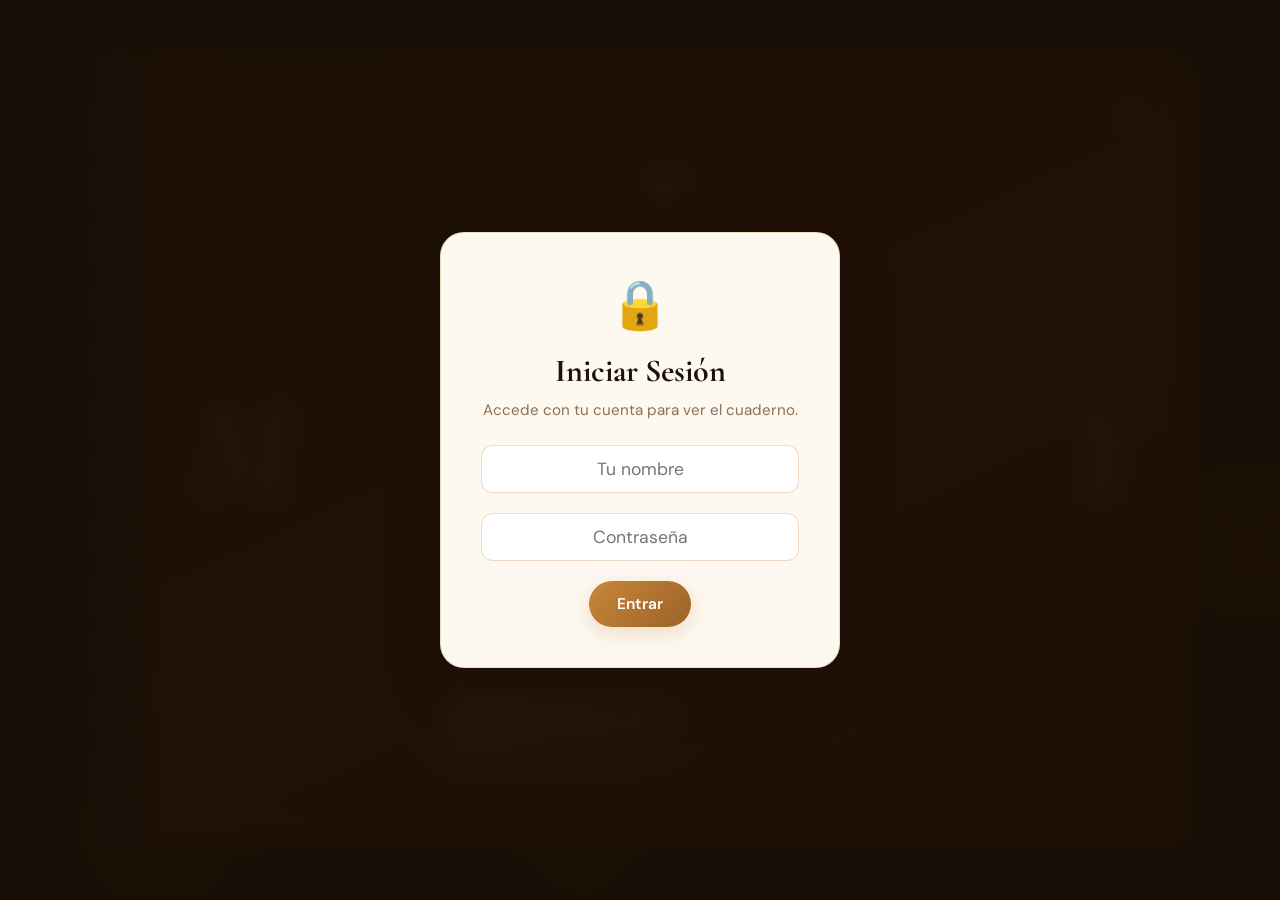
==== commit 2f85eee1: "Implement Listening Here feature, pastel redesign, Firebase storage photos, and unified Auth" ====
--- a/index.html
+++ b/index.html
@@ -75,6 +75,11 @@
               <path d="M5 12h14M12 5l7 7-7 7" />
             </svg>
           </button>
+          <a href="songs.html" class="btn-listening-here">
+            <span>&#9834;</span>
+            Listening Here
+            <span>&#9834;</span>
+          </a>
         </div>
         <div class="cover-footer"> 2026 - Solo para nosotros</div>
       </div>
@@ -91,13 +96,16 @@
             <button id="logoutBtn" class="btn-ghost"
               style="margin-left:10px; font-size:0.8rem; padding: 6px 12px; border: 1px solid rgba(200, 134, 58, 0.3);">Salir</button>
           </div>
-          <button id="addCitaBtn" class="btn-add">
-            <svg width="18" height="18" viewBox="0 0 24 24" fill="none" stroke="currentColor" stroke-width="2.5">
-              <line x1="12" y1="5" x2="12" y2="19" />
-              <line x1="5" y1="12" x2="19" y2="12" />
-            </svg>
-            Nueva cita
-          </button>
+          <div style="display:flex;gap:10px;align-items:center;">
+            <a href="songs.html" class="btn-listening-here-sm">&#9834; Listening Here</a>
+            <button id="addCitaBtn" class="btn-add">
+              <svg width="18" height="18" viewBox="0 0 24 24" fill="none" stroke="currentColor" stroke-width="2.5">
+                <line x1="12" y1="5" x2="12" y2="19" />
+                <line x1="5" y1="12" x2="19" y2="12" />
+              </svg>
+              Nueva cita
+            </button>
+          </div>
         </header>
 
         <main id="board" class="board"></main>
--- a/css/style.css
+++ b/css/style.css
@@ -1431,3 +1431,66 @@
   letter-spacing: 2px;
 }
 
+/* ═══════════════════════════════════════
+   BOTÓN LISTENING HERE
+═══════════════════════════════════════ */
+.btn-listening-here {
+  display: inline-flex;
+  align-items: center;
+  gap: 10px;
+  margin-top: 14px;
+  background: linear-gradient(135deg, rgba(232,84,122,0.15), rgba(200,60,80,0.1));
+  border: 1px solid rgba(232,84,122,0.35);
+  border-radius: 100px;
+  color: #F0AABB;
+  font-size: 0.92rem;
+  font-weight: 600;
+  padding: 12px 26px;
+  cursor: pointer;
+  text-decoration: none;
+  transition: all 0.3s cubic-bezier(0.25,0.8,0.25,1);
+  letter-spacing: 0.04em;
+  box-shadow: 0 4px 20px rgba(232,84,122,0.12);
+  backdrop-filter: blur(4px);
+}
+.btn-listening-here:hover {
+  background: linear-gradient(135deg, rgba(232,84,122,0.28), rgba(200,60,80,0.22));
+  border-color: rgba(232,84,122,0.6);
+  color: #FFD0DC;
+  transform: translateY(-3px);
+  box-shadow: 0 10px 35px rgba(232,84,122,0.25);
+}
+.btn-listening-here span {
+  animation: note-bounce 1.4s ease-in-out infinite;
+  display: inline-block;
+}
+.btn-listening-here span:last-child { animation-delay: 0.4s; }
+@keyframes note-bounce {
+  0%,100% { transform: translateY(0); }
+  50%      { transform: translateY(-4px); }
+}
+
+/* Versión pequeña para el header interno */
+.btn-listening-here-sm {
+  display: inline-flex;
+  align-items: center;
+  gap: 6px;
+  background: rgba(232,84,122,0.1);
+  border: 1px solid rgba(232,84,122,0.25);
+  border-radius: 100px;
+  color: #E8849A;
+  font-size: 0.82rem;
+  font-weight: 500;
+  padding: 7px 16px;
+  text-decoration: none;
+  cursor: pointer;
+  transition: all 0.3s ease;
+  white-space: nowrap;
+}
+.btn-listening-here-sm:hover {
+  background: rgba(232,84,122,0.2);
+  color: #FFB0C0;
+  border-color: rgba(232,84,122,0.45);
+  transform: translateY(-2px);
+}
+
